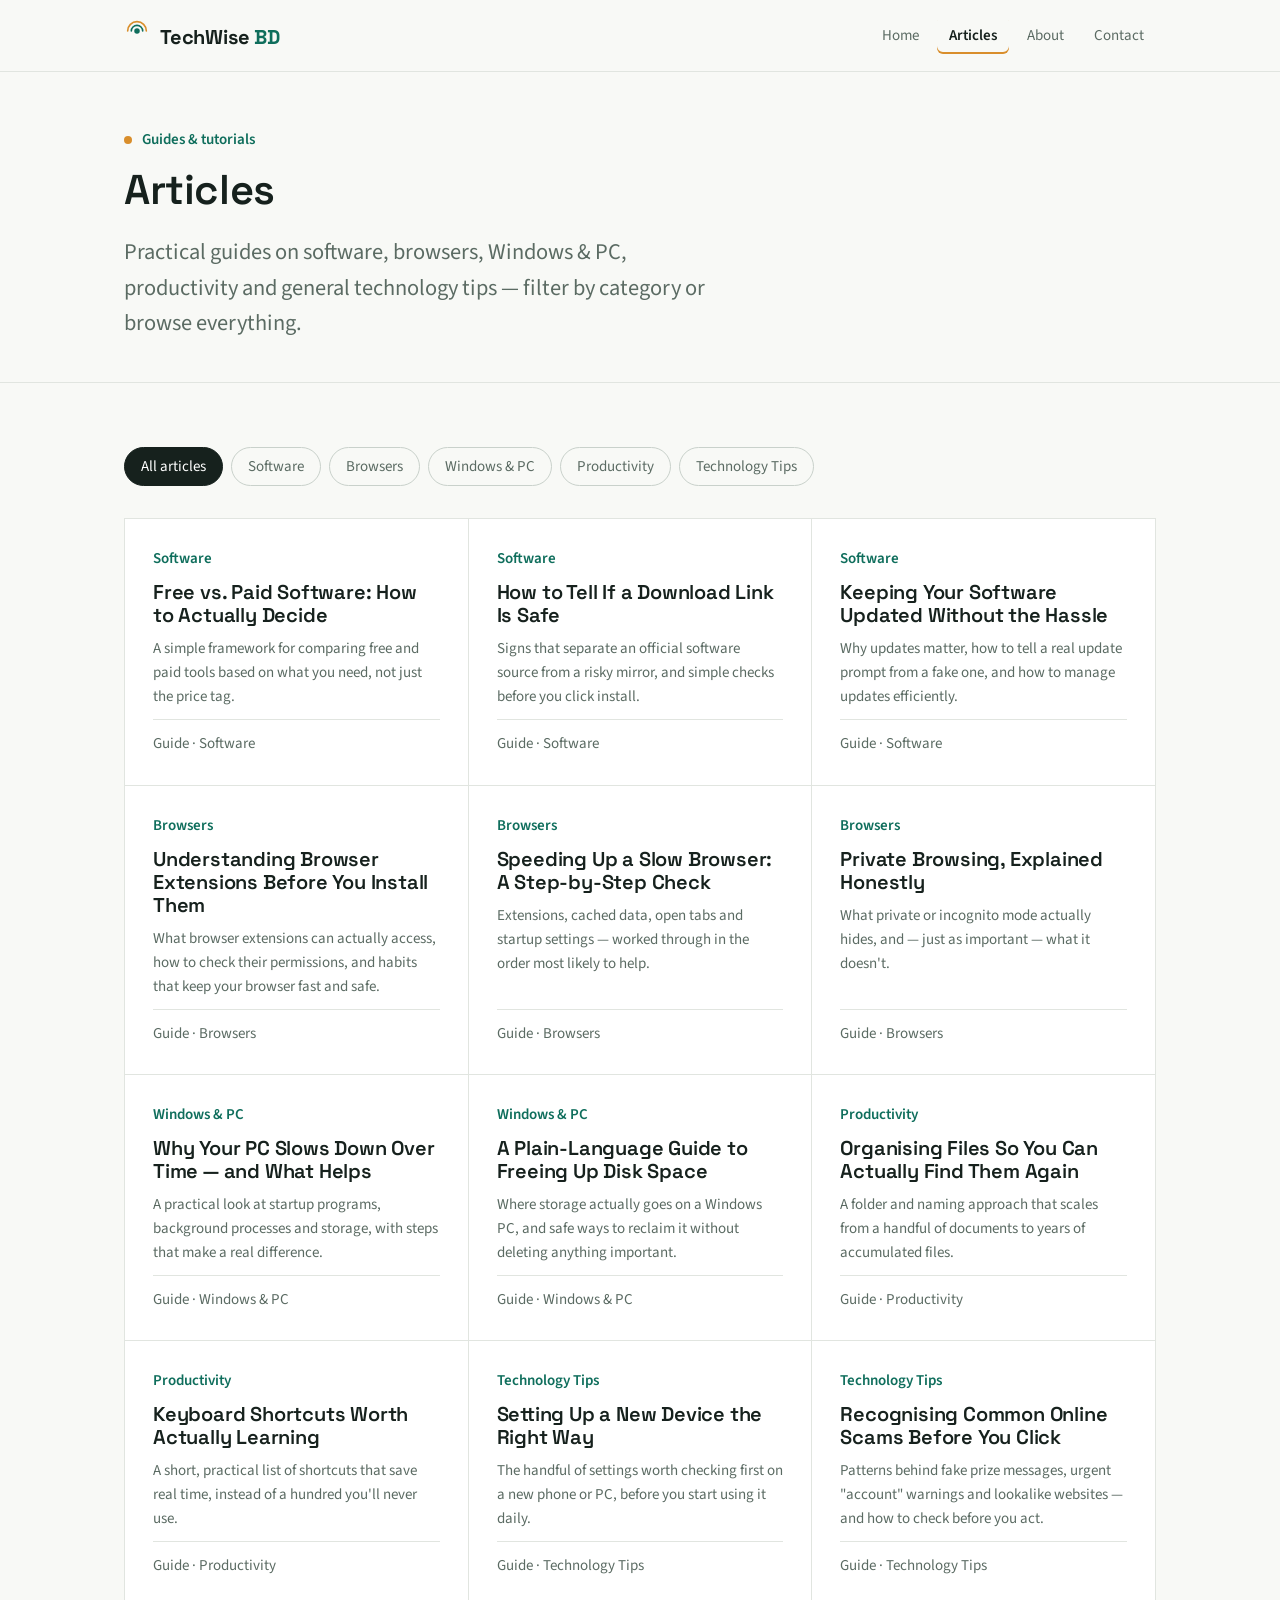
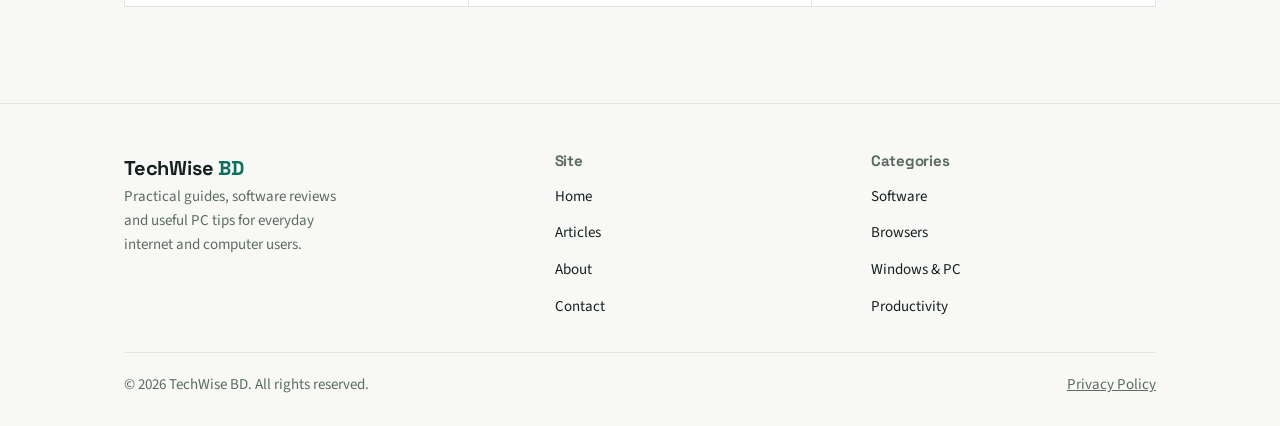
==== articles.html @ 9b0dcd2e "Add files via upload Initial TechWise BD website" ====
<!DOCTYPE html>
<html lang="en">
<head>
<meta charset="UTF-8">
<meta name="viewport" content="width=device-width, initial-scale=1.0">
<title>Articles — TechWise BD</title>
<meta name="description" content="Browse TechWise BD's practical articles on software, browsers, Windows & PC, productivity and general technology tips.">
<link rel="icon" type="image/svg+xml" href="assets/favicon.svg">
<link rel="canonical" href="articles.html">
<link rel="preconnect" href="https://fonts.googleapis.com">
<link rel="preconnect" href="https://fonts.gstatic.com" crossorigin>
<link href="https://fonts.googleapis.com/css2?family=Space+Grotesk:wght@500;600;700&family=Source+Sans+3:wght@400;600;700&display=swap" rel="stylesheet">
<link rel="stylesheet" href="css/style.css">
</head>
<body>

<!-- ============ HEADER ============ -->
<header class="site-header">
  <nav class="nav" aria-label="Primary">
    <a href="index.html" class="brand">
      <svg class="brand-mark" viewBox="0 0 32 32" fill="none" xmlns="http://www.w3.org/2000/svg" aria-hidden="true">
        <circle cx="16" cy="16" r="3.4" fill="#0F6E5C"/>
        <path d="M9 16a7 7 0 0 1 14 0" stroke="#0F6E5C" stroke-width="2" stroke-linecap="round"/>
        <path d="M4.5 16a11.5 11.5 0 0 1 23 0" stroke="#D98E2B" stroke-width="2" stroke-linecap="round"/>
      </svg>
      <span class="brand-name">TechWise<span class="bd"> BD</span></span>
    </a>
    <button class="nav-toggle" aria-label="Toggle menu" aria-expanded="false">
      <span></span>
    </button>
    <ul class="nav-links">
      <li><a href="index.html">Home</a></li>
      <li><a href="articles.html" aria-current="page">Articles</a></li>
      <li><a href="about.html">About</a></li>
      <li><a href="contact.html">Contact</a></li>
    </ul>
  </nav>
</header>

<!-- ============ PAGE HEADER ============ -->
<div class="page-header">
  <div class="wrap">
    <div class="eyebrow-line"><span class="dot"></span> Guides &amp; tutorials</div>
    <h1>Articles</h1>
    <p>Practical guides on software, browsers, Windows &amp; PC, productivity and general technology tips — filter by category or browse everything.</p>
  </div>
</div>

<!-- ============ ARTICLES ============ -->
<section>
  <div class="wrap">
    <div class="filter-bar" role="group" aria-label="Filter articles by category">
      <button class="filter-btn active" data-filter="all" aria-pressed="true">All articles</button>
      <button class="filter-btn" data-filter="software" aria-pressed="false">Software</button>
      <button class="filter-btn" data-filter="browsers" aria-pressed="false">Browsers</button>
      <button class="filter-btn" data-filter="windows-pc" aria-pressed="false">Windows &amp; PC</button>
      <button class="filter-btn" data-filter="productivity" aria-pressed="false">Productivity</button>
      <button class="filter-btn" data-filter="tech-tips" aria-pressed="false">Technology Tips</button>
    </div>

    <div class="article-grid">

      <article class="article-card" data-category="software">
        <span class="article-tag">Software</span>
        <h3>Free vs. Paid Software: How to Actually Decide</h3>
        <p>A simple framework for comparing free and paid tools based on what you need, not just the price tag.</p>
        <div class="article-meta">Guide · Software</div>
      </article>

      <article class="article-card" data-category="software">
        <span class="article-tag">Software</span>
        <h3>How to Tell If a Download Link Is Safe</h3>
        <p>Signs that separate an official software source from a risky mirror, and simple checks before you click install.</p>
        <div class="article-meta">Guide · Software</div>
      </article>

      <article class="article-card" data-category="software">
        <span class="article-tag">Software</span>
        <h3>Keeping Your Software Updated Without the Hassle</h3>
        <p>Why updates matter, how to tell a real update prompt from a fake one, and how to manage updates efficiently.</p>
        <div class="article-meta">Guide · Software</div>
      </article>

      <article class="article-card" data-category="browsers">
        <span class="article-tag">Browsers</span>
        <h3>Understanding Browser Extensions Before You Install Them</h3>
        <p>What browser extensions can actually access, how to check their permissions, and habits that keep your browser fast and safe.</p>
        <div class="article-meta">Guide · Browsers</div>
      </article>

      <article class="article-card" data-category="browsers">
        <span class="article-tag">Browsers</span>
        <h3>Speeding Up a Slow Browser: A Step-by-Step Check</h3>
        <p>Extensions, cached data, open tabs and startup settings — worked through in the order most likely to help.</p>
        <div class="article-meta">Guide · Browsers</div>
      </article>

      <article class="article-card" data-category="browsers">
        <span class="article-tag">Browsers</span>
        <h3>Private Browsing, Explained Honestly</h3>
        <p>What private or incognito mode actually hides, and — just as important — what it doesn't.</p>
        <div class="article-meta">Guide · Browsers</div>
      </article>

      <article class="article-card" data-category="windows-pc">
        <span class="article-tag">Windows &amp; PC</span>
        <h3>Why Your PC Slows Down Over Time — and What Helps</h3>
        <p>A practical look at startup programs, background processes and storage, with steps that make a real difference.</p>
        <div class="article-meta">Guide · Windows &amp; PC</div>
      </article>

      <article class="article-card" data-category="windows-pc">
        <span class="article-tag">Windows &amp; PC</span>
        <h3>A Plain-Language Guide to Freeing Up Disk Space</h3>
        <p>Where storage actually goes on a Windows PC, and safe ways to reclaim it without deleting anything important.</p>
        <div class="article-meta">Guide · Windows &amp; PC</div>
      </article>

      <article class="article-card" data-category="productivity">
        <span class="article-tag">Productivity</span>
        <h3>Organising Files So You Can Actually Find Them Again</h3>
        <p>A folder and naming approach that scales from a handful of documents to years of accumulated files.</p>
        <div class="article-meta">Guide · Productivity</div>
      </article>

      <article class="article-card" data-category="productivity">
        <span class="article-tag">Productivity</span>
        <h3>Keyboard Shortcuts Worth Actually Learning</h3>
        <p>A short, practical list of shortcuts that save real time, instead of a hundred you'll never use.</p>
        <div class="article-meta">Guide · Productivity</div>
      </article>

      <article class="article-card" data-category="tech-tips">
        <span class="article-tag">Technology Tips</span>
        <h3>Setting Up a New Device the Right Way</h3>
        <p>The handful of settings worth checking first on a new phone or PC, before you start using it daily.</p>
        <div class="article-meta">Guide · Technology Tips</div>
      </article>

      <article class="article-card" data-category="tech-tips">
        <span class="article-tag">Technology Tips</span>
        <h3>Recognising Common Online Scams Before You Click</h3>
        <p>Patterns behind fake prize messages, urgent "account" warnings and lookalike websites — and how to check before you act.</p>
        <div class="article-meta">Guide · Technology Tips</div>
      </article>

    </div>
  </div>
</section>

<!-- ============ FOOTER ============ -->
<footer class="site-footer">
  <div class="wrap">
    <div class="footer-grid">
      <div class="footer-brand">
        <span class="brand-name">TechWise<span class="bd" style="color:var(--brand);"> BD</span></span>
        <p>Practical guides, software reviews and useful PC tips for everyday internet and computer users.</p>
      </div>
      <div class="footer-col">
        <h4>Site</h4>
        <ul>
          <li><a href="index.html">Home</a></li>
          <li><a href="articles.html">Articles</a></li>
          <li><a href="about.html">About</a></li>
          <li><a href="contact.html">Contact</a></li>
        </ul>
      </div>
      <div class="footer-col">
        <h4>Categories</h4>
        <ul>
          <li><a href="articles.html#software">Software</a></li>
          <li><a href="articles.html#browsers">Browsers</a></li>
          <li><a href="articles.html#windows-pc">Windows &amp; PC</a></li>
          <li><a href="articles.html#productivity">Productivity</a></li>
        </ul>
      </div>
    </div>
    <div class="footer-bottom">
      <span>© <span id="year">2026</span> TechWise BD. All rights reserved.</span>
      <a href="privacy.html">Privacy Policy</a>
    </div>
  </div>
</footer>

<script src="js/main.js"></script>
</body>
</html>
---- css/style.css ----
/* ==========================================================================
   TechWise BD — stylesheet
   Organized in sections: variables, reset, layout, components, pages, mobile
   ========================================================================== */

:root {
  /* Color */
  --paper: #F8F9F6;
  --paper-raised: #FFFFFF;
  --ink: #16211D;
  --muted: #5B6B63;
  --brand: #0F6E5C;
  --brand-dark: #0A4F42;
  --accent: #D98E2B;
  --line: #E1E5E0;
  --line-strong: #C9D1CB;

  /* Type */
  --font-display: 'Space Grotesk', 'Segoe UI', sans-serif;
  --font-body: 'Source Sans 3', 'Segoe UI', sans-serif;

  /* Scale */
  --step-1: clamp(0.85rem, 0.82rem + 0.15vw, 0.95rem);
  --step0: clamp(1rem, 0.96rem + 0.2vw, 1.125rem);
  --step1: clamp(1.2rem, 1.1rem + 0.5vw, 1.4rem);
  --step2: clamp(1.5rem, 1.3rem + 1vw, 1.9rem);
  --step3: clamp(1.9rem, 1.6rem + 1.6vw, 2.6rem);
  --step4: clamp(2.4rem, 1.9rem + 2.6vw, 3.6rem);

  --content-width: 1080px;
  --radius: 6px;
}

/* ---------- Reset ---------- */
* { box-sizing: border-box; }
html { scroll-behavior: smooth; }
body {
  margin: 0;
  background: var(--paper);
  color: var(--ink);
  font-family: var(--font-body);
  font-size: var(--step0);
  line-height: 1.6;
  -webkit-font-smoothing: antialiased;
}
img { max-width: 100%; display: block; }
a { color: inherit; }
h1, h2, h3, h4 {
  font-family: var(--font-display);
  font-weight: 600;
  line-height: 1.15;
  margin: 0 0 0.5em 0;
  letter-spacing: -0.01em;
}
h1 { font-size: var(--step4); }
h2 { font-size: var(--step3); }
h3 { font-size: var(--step2); }
h4 { font-size: var(--step1); }
p { margin: 0 0 1em 0; }
ul, ol { margin: 0 0 1em 0; padding-left: 1.25em; }
:focus-visible {
  outline: 2px solid var(--brand);
  outline-offset: 3px;
}
@media (prefers-reduced-motion: reduce) {
  html { scroll-behavior: auto; }
  * { animation-duration: 0.001ms !important; transition-duration: 0.001ms !important; }
}

/* ---------- Layout helpers ---------- */
.wrap {
  width: 100%;
  max-width: var(--content-width);
  margin: 0 auto;
  padding: 0 24px;
}
.prose { max-width: 68ch; }
section { padding: 64px 0; }
.section-tight { padding: 40px 0; }
.hr {
  border: none;
  border-top: 1px solid var(--line);
  margin: 0;
}

/* ---------- Header / nav ---------- */
.site-header {
  border-bottom: 1px solid var(--line);
  background: var(--paper);
  position: sticky;
  top: 0;
  z-index: 50;
}
.nav {
  display: flex;
  align-items: center;
  justify-content: space-between;
  padding: 18px 24px;
  max-width: var(--content-width);
  margin: 0 auto;
}
.brand {
  display: flex;
  align-items: baseline;
  gap: 10px;
  text-decoration: none;
  color: var(--ink);
}
.brand-mark {
  width: 26px;
  height: 26px;
  flex: none;
}
.brand-name {
  font-family: var(--font-display);
  font-weight: 700;
  font-size: 1.25rem;
  letter-spacing: -0.01em;
}
.brand-name .bd { color: var(--brand); }

.nav-links {
  display: flex;
  align-items: center;
  gap: 6px;
  list-style: none;
  margin: 0;
  padding: 0;
}
.nav-links a {
  text-decoration: none;
  font-size: var(--step-1);
  color: var(--muted);
  padding: 8px 12px;
  border-radius: var(--radius);
  transition: color 0.15s ease, background 0.15s ease;
}
.nav-links a:hover { color: var(--ink); background: var(--line); }
.nav-links a[aria-current="page"] {
  color: var(--ink);
  font-weight: 600;
  box-shadow: inset 0 -2px 0 var(--accent);
}

.nav-toggle {
  display: none;
  background: none;
  border: 1px solid var(--line-strong);
  border-radius: var(--radius);
  width: 40px;
  height: 40px;
  padding: 0;
  align-items: center;
  justify-content: center;
  cursor: pointer;
}
.nav-toggle span,
.nav-toggle span::before,
.nav-toggle span::after {
  content: "";
  display: block;
  width: 18px;
  height: 2px;
  background: var(--ink);
  position: relative;
}
.nav-toggle span::before { position: absolute; top: -6px; }
.nav-toggle span::after { position: absolute; top: 6px; }

/* ---------- Buttons ---------- */
.btn {
  display: inline-flex;
  align-items: center;
  gap: 8px;
  font-family: var(--font-body);
  font-weight: 600;
  font-size: var(--step-1);
  text-decoration: none;
  padding: 12px 20px;
  border-radius: var(--radius);
  border: 1px solid transparent;
  cursor: pointer;
}
.btn-primary {
  background: var(--brand);
  color: #fff;
}
.btn-primary:hover { background: var(--brand-dark); }
.btn-ghost {
  background: transparent;
  border-color: var(--line-strong);
  color: var(--ink);
}
.btn-ghost:hover { border-color: var(--ink); }

/* ---------- Hero ---------- */
.hero {
  padding: 72px 0 56px;
  border-bottom: 1px solid var(--line);
}
.hero-grid {
  display: grid;
  grid-template-columns: 1.4fr 0.6fr;
  gap: 48px;
  align-items: center;
}
.eyebrow-line {
  display: flex;
  align-items: center;
  gap: 10px;
  color: var(--brand);
  font-weight: 600;
  font-size: var(--step-1);
  margin-bottom: 18px;
}
.eyebrow-line .dot {
  width: 8px;
  height: 8px;
  border-radius: 50%;
  background: var(--accent);
  flex: none;
}
.hero h1 { margin-bottom: 0.35em; }
.tagline {
  font-size: var(--step1);
  color: var(--muted);
  max-width: 46ch;
  margin-bottom: 1.4em;
}
.hero-actions { display: flex; gap: 12px; flex-wrap: wrap; }
.hero-mark { justify-self: end; }
.hero-mark svg { width: 100%; max-width: 220px; height: auto; }

/* ---------- Section headings ---------- */
.section-head {
  display: flex;
  align-items: baseline;
  justify-content: space-between;
  gap: 24px;
  margin-bottom: 28px;
  flex-wrap: wrap;
}
.section-head p {
  margin: 0;
  color: var(--muted);
  max-width: 50ch;
}

/* ---------- Article cards ---------- */
.article-grid {
  display: grid;
  grid-template-columns: repeat(3, 1fr);
  gap: 1px;
  background: var(--line);
  border: 1px solid var(--line);
}
.article-card {
  background: var(--paper-raised);
  padding: 28px;
  display: flex;
  flex-direction: column;
  gap: 10px;
}
.article-tag {
  font-size: var(--step-1);
  color: var(--brand);
  font-weight: 600;
}
.article-card h3 {
  font-size: 1.25rem;
  margin: 0;
}
.article-card p {
  color: var(--muted);
  margin: 0;
  font-size: var(--step-1);
}
.article-meta {
  margin-top: auto;
  padding-top: 12px;
  font-size: var(--step-1);
  color: var(--muted);
  border-top: 1px solid var(--line);
}

/* ---------- Categories ---------- */
.category-list {
  display: grid;
  grid-template-columns: repeat(5, 1fr);
  gap: 12px;
}
.category-item {
  border: 1px solid var(--line-strong);
  border-radius: var(--radius);
  padding: 20px 16px;
  text-decoration: none;
  color: var(--ink);
  transition: border-color 0.15s ease, transform 0.15s ease;
}
.category-item:hover {
  border-color: var(--brand);
}
.category-item .cat-index {
  display: block;
  font-size: var(--step-1);
  color: var(--muted);
  margin-bottom: 8px;
}
.category-item .cat-name {
  font-family: var(--font-display);
  font-weight: 600;
  font-size: 1.05rem;
}

/* ---------- Filter bar (Articles page) ---------- */
.filter-bar {
  display: flex;
  flex-wrap: wrap;
  gap: 8px;
  margin-bottom: 32px;
}
.filter-btn {
  font-family: var(--font-body);
  font-size: var(--step-1);
  padding: 8px 16px;
  border-radius: 999px;
  border: 1px solid var(--line-strong);
  background: transparent;
  color: var(--muted);
  cursor: pointer;
}
.filter-btn:hover { border-color: var(--brand); color: var(--ink); }
.filter-btn.active {
  background: var(--ink);
  border-color: var(--ink);
  color: #fff;
}

/* ---------- Intro / About blocks ---------- */
.intro-block {
  display: grid;
  grid-template-columns: 1fr 1fr;
  gap: 48px;
  align-items: start;
}
.value-list {
  list-style: none;
  padding: 0;
  margin: 0;
  display: grid;
  gap: 18px;
}
.value-list li {
  padding-left: 22px;
  border-left: 2px solid var(--line-strong);
}
.value-list strong {
  display: block;
  font-family: var(--font-display);
  font-size: 1.05rem;
  margin-bottom: 2px;
}
.value-list span { color: var(--muted); font-size: var(--step-1); }

/* ---------- Contact ---------- */
.contact-card {
  border: 1px solid var(--line-strong);
  border-radius: var(--radius);
  padding: 36px;
  background: var(--paper-raised);
  max-width: 560px;
}
.contact-email {
  display: inline-flex;
  align-items: center;
  gap: 10px;
  font-family: var(--font-display);
  font-size: 1.15rem;
  color: var(--brand-dark);
  text-decoration: none;
  padding: 14px 18px;
  border: 1px solid var(--line-strong);
  border-radius: var(--radius);
  margin: 18px 0;
}
.contact-email:hover { border-color: var(--brand); }
.contact-note {
  font-size: var(--step-1);
  color: var(--muted);
}

/* ---------- Footer ---------- */
.site-footer {
  border-top: 1px solid var(--line);
  padding: 48px 0 28px;
  margin-top: 32px;
}
.footer-grid {
  display: grid;
  grid-template-columns: 1.4fr 1fr 1fr;
  gap: 32px;
  margin-bottom: 32px;
}
.footer-brand p {
  color: var(--muted);
  font-size: var(--step-1);
  max-width: 34ch;
}
.footer-col h4 {
  font-size: var(--step-1);
  font-weight: 700;
  margin-bottom: 12px;
  color: var(--muted);
}
.footer-col ul {
  list-style: none;
  padding: 0;
  margin: 0;
  display: grid;
  gap: 8px;
}
.footer-col a {
  text-decoration: none;
  color: var(--ink);
  font-size: var(--step-1);
}
.footer-col a:hover { color: var(--brand); }
.footer-bottom {
  display: flex;
  justify-content: space-between;
  flex-wrap: wrap;
  gap: 12px;
  font-size: var(--step-1);
  color: var(--muted);
  padding-top: 20px;
  border-top: 1px solid var(--line);
}

/* ---------- Page header (Articles/About/Contact/Privacy) ---------- */
.page-header {
  padding: 56px 0 40px;
  border-bottom: 1px solid var(--line);
}
.page-header .eyebrow-line { margin-bottom: 14px; }
.page-header h1 { font-size: var(--step3); }
.page-header p {
  color: var(--muted);
  max-width: 56ch;
  font-size: var(--step1);
  margin: 0;
}

/* ---------- Policy content ---------- */
.policy h2 {
  font-size: var(--step1);
  margin-top: 1.6em;
}
.policy p, .policy li { color: var(--ink); }
.policy .updated {
  color: var(--muted);
  font-size: var(--step-1);
  margin-bottom: 2em;
}

/* ==========================================================================
   Responsive
   ========================================================================== */
@media (max-width: 900px) {
  .hero-grid { grid-template-columns: 1fr; }
  .hero-mark { justify-self: start; order: -1; }
  .hero-mark svg { max-width: 120px; }
  .article-grid { grid-template-columns: repeat(2, 1fr); }
  .category-list { grid-template-columns: repeat(3, 1fr); }
  .intro-block { grid-template-columns: 1fr; }
  .footer-grid { grid-template-columns: 1fr 1fr; }
}

@media (max-width: 640px) {
  .nav-links {
    position: absolute;
    top: 100%;
    left: 0;
    right: 0;
    background: var(--paper);
    border-bottom: 1px solid var(--line);
    flex-direction: column;
    align-items: stretch;
    padding: 8px 24px 16px;
    display: none;
  }
  .nav-links.open { display: flex; }
  .nav-links a { padding: 12px 8px; }
  .nav-toggle { display: inline-flex; }
  .site-header { position: sticky; }

  .article-grid { grid-template-columns: 1fr; }
  .category-list { grid-template-columns: repeat(2, 1fr); }
  .footer-grid { grid-template-columns: 1fr; }
  .footer-bottom { flex-direction: column; }
  section { padding: 44px 0; }
  .hero { padding: 48px 0 36px; }
}
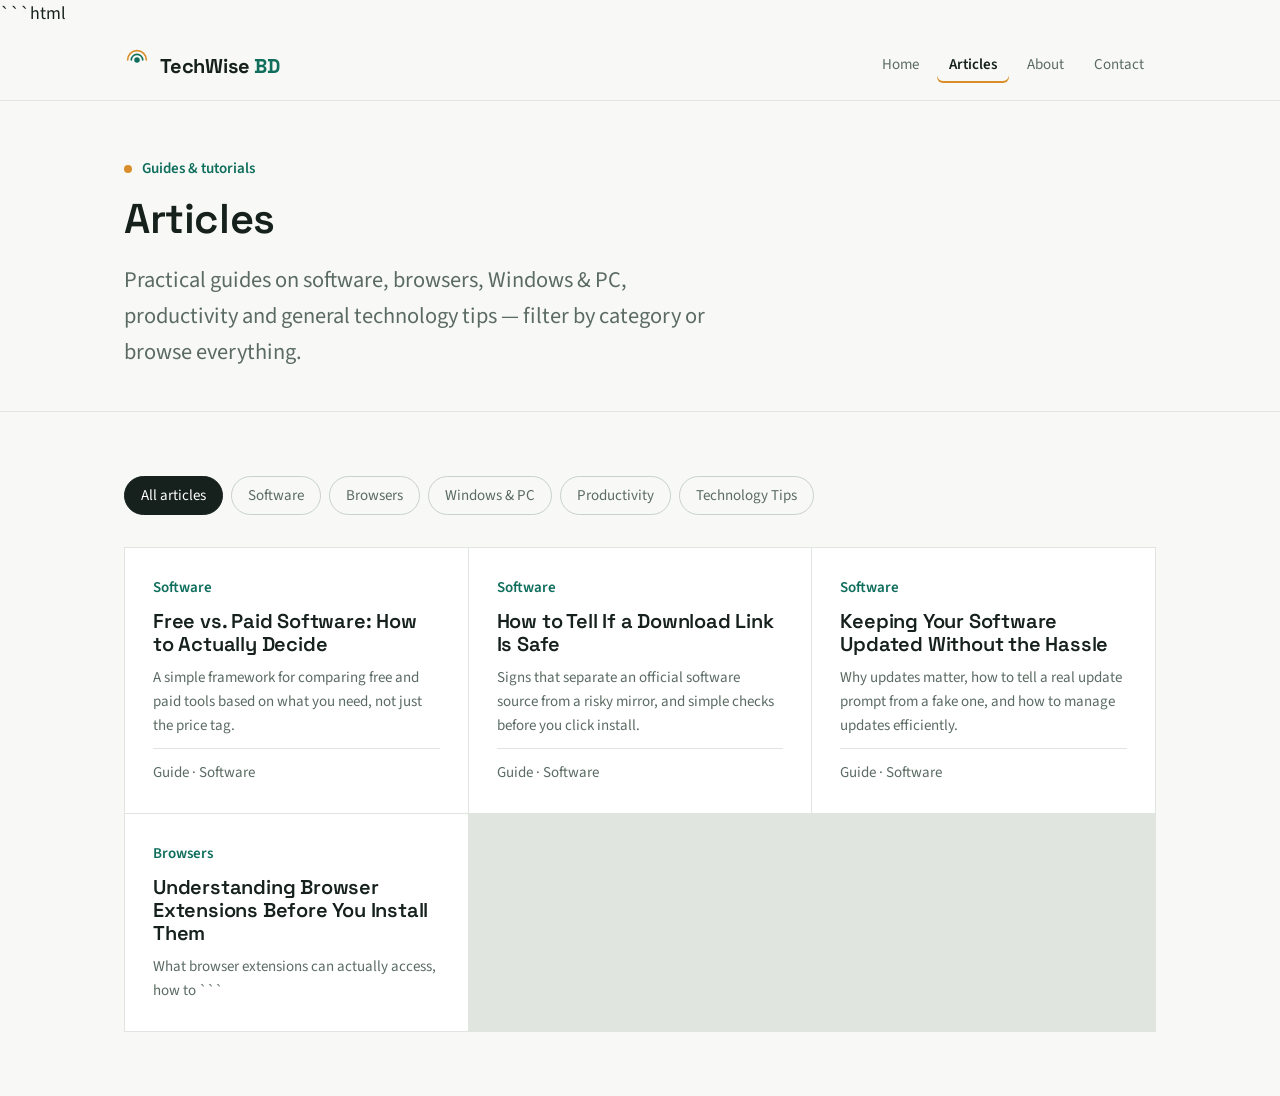
==== commit c4264f7f: "Update articles.html" ====
--- a/articles.html
+++ b/articles.html
@@ -1,3 +1,4 @@
+```html
 <!DOCTYPE html>
 <html lang="en">
 <head>
@@ -7,181 +8,166 @@
 <meta name="description" content="Browse TechWise BD's practical articles on software, browsers, Windows & PC, productivity and general technology tips.">
 <link rel="icon" type="image/svg+xml" href="assets/favicon.svg">
 <link rel="canonical" href="articles.html">
+
 <link rel="preconnect" href="https://fonts.googleapis.com">
 <link rel="preconnect" href="https://fonts.gstatic.com" crossorigin>
 <link href="https://fonts.googleapis.com/css2?family=Space+Grotesk:wght@500;600;700&family=Source+Sans+3:wght@400;600;700&display=swap" rel="stylesheet">
+
 <link rel="stylesheet" href="css/style.css">
 </head>
+
 <body>
 
 <!-- ============ HEADER ============ -->
 <header class="site-header">
   <nav class="nav" aria-label="Primary">
+
     <a href="index.html" class="brand">
-      <svg class="brand-mark" viewBox="0 0 32 32" fill="none" xmlns="http://www.w3.org/2000/svg" aria-hidden="true">
+      <svg class="brand-mark" viewBox="0 0 32 32" fill="none"
+           xmlns="http://www.w3.org/2000/svg" aria-hidden="true">
         <circle cx="16" cy="16" r="3.4" fill="#0F6E5C"/>
-        <path d="M9 16a7 7 0 0 1 14 0" stroke="#0F6E5C" stroke-width="2" stroke-linecap="round"/>
-        <path d="M4.5 16a11.5 11.5 0 0 1 23 0" stroke="#D98E2B" stroke-width="2" stroke-linecap="round"/>
+        <path d="M9 16a7 7 0 0 1 14 0"
+              stroke="#0F6E5C"
+              stroke-width="2"
+              stroke-linecap="round"/>
+        <path d="M4.5 16a11.5 11.5 0 0 1 23 0"
+              stroke="#D98E2B"
+              stroke-width="2"
+              stroke-linecap="round"/>
       </svg>
-      <span class="brand-name">TechWise<span class="bd"> BD</span></span>
+
+      <span class="brand-name">
+        TechWise<span class="bd"> BD</span>
+      </span>
     </a>
-    <button class="nav-toggle" aria-label="Toggle menu" aria-expanded="false">
+
+    <button class="nav-toggle"
+            aria-label="Toggle menu"
+            aria-expanded="false">
       <span></span>
     </button>
+
     <ul class="nav-links">
       <li><a href="index.html">Home</a></li>
       <li><a href="articles.html" aria-current="page">Articles</a></li>
       <li><a href="about.html">About</a></li>
       <li><a href="contact.html">Contact</a></li>
     </ul>
+
   </nav>
 </header>
+
 
 <!-- ============ PAGE HEADER ============ -->
 <div class="page-header">
   <div class="wrap">
-    <div class="eyebrow-line"><span class="dot"></span> Guides &amp; tutorials</div>
+
+    <div class="eyebrow-line">
+      <span class="dot"></span>
+      Guides &amp; tutorials
+    </div>
+
     <h1>Articles</h1>
-    <p>Practical guides on software, browsers, Windows &amp; PC, productivity and general technology tips — filter by category or browse everything.</p>
+
+    <p>
+      Practical guides on software, browsers, Windows &amp; PC,
+      productivity and general technology tips — filter by category
+      or browse everything.
+    </p>
+
   </div>
 </div>
+
 
 <!-- ============ ARTICLES ============ -->
 <section>
   <div class="wrap">
-    <div class="filter-bar" role="group" aria-label="Filter articles by category">
-      <button class="filter-btn active" data-filter="all" aria-pressed="true">All articles</button>
-      <button class="filter-btn" data-filter="software" aria-pressed="false">Software</button>
-      <button class="filter-btn" data-filter="browsers" aria-pressed="false">Browsers</button>
-      <button class="filter-btn" data-filter="windows-pc" aria-pressed="false">Windows &amp; PC</button>
-      <button class="filter-btn" data-filter="productivity" aria-pressed="false">Productivity</button>
-      <button class="filter-btn" data-filter="tech-tips" aria-pressed="false">Technology Tips</button>
+
+    <!-- FILTER BUTTONS -->
+    <div class="filter-bar"
+         role="group"
+         aria-label="Filter articles by category">
+
+      <button class="filter-btn active"
+              data-filter="all"
+              aria-pressed="true">
+        All articles
+      </button>
+
+      <button class="filter-btn"
+              data-filter="software"
+              aria-pressed="false">
+        Software
+      </button>
+
+      <button class="filter-btn"
+              data-filter="browsers"
+              aria-pressed="false">
+        Browsers
+      </button>
+
+      <button class="filter-btn"
+              data-filter="windows-pc"
+              aria-pressed="false">
+        Windows &amp; PC
+      </button>
+
+      <button class="filter-btn"
+              data-filter="productivity"
+              aria-pressed="false">
+        Productivity
+      </button>
+
+      <button class="filter-btn"
+              data-filter="tech-tips"
+              aria-pressed="false">
+        Technology Tips
+      </button>
+
     </div>
 
+
+    <!-- ARTICLE GRID -->
     <div class="article-grid">
+
+      <!-- ================= STATIC ARTICLES ================= -->
 
       <article class="article-card" data-category="software">
         <span class="article-tag">Software</span>
         <h3>Free vs. Paid Software: How to Actually Decide</h3>
-        <p>A simple framework for comparing free and paid tools based on what you need, not just the price tag.</p>
+        <p>
+          A simple framework for comparing free and paid tools based
+          on what you need, not just the price tag.
+        </p>
         <div class="article-meta">Guide · Software</div>
       </article>
+
 
       <article class="article-card" data-category="software">
         <span class="article-tag">Software</span>
         <h3>How to Tell If a Download Link Is Safe</h3>
-        <p>Signs that separate an official software source from a risky mirror, and simple checks before you click install.</p>
+        <p>
+          Signs that separate an official software source from a risky
+          mirror, and simple checks before you click install.
+        </p>
         <div class="article-meta">Guide · Software</div>
       </article>
+
 
       <article class="article-card" data-category="software">
         <span class="article-tag">Software</span>
         <h3>Keeping Your Software Updated Without the Hassle</h3>
-        <p>Why updates matter, how to tell a real update prompt from a fake one, and how to manage updates efficiently.</p>
+        <p>
+          Why updates matter, how to tell a real update prompt from
+          a fake one, and how to manage updates efficiently.
+        </p>
         <div class="article-meta">Guide · Software</div>
       </article>
+
 
       <article class="article-card" data-category="browsers">
         <span class="article-tag">Browsers</span>
         <h3>Understanding Browser Extensions Before You Install Them</h3>
-        <p>What browser extensions can actually access, how to check their permissions, and habits that keep your browser fast and safe.</p>
-        <div class="article-meta">Guide · Browsers</div>
-      </article>
-
-      <article class="article-card" data-category="browsers">
-        <span class="article-tag">Browsers</span>
-        <h3>Speeding Up a Slow Browser: A Step-by-Step Check</h3>
-        <p>Extensions, cached data, open tabs and startup settings — worked through in the order most likely to help.</p>
-        <div class="article-meta">Guide · Browsers</div>
-      </article>
-
-      <article class="article-card" data-category="browsers">
-        <span class="article-tag">Browsers</span>
-        <h3>Private Browsing, Explained Honestly</h3>
-        <p>What private or incognito mode actually hides, and — just as important — what it doesn't.</p>
-        <div class="article-meta">Guide · Browsers</div>
-      </article>
-
-      <article class="article-card" data-category="windows-pc">
-        <span class="article-tag">Windows &amp; PC</span>
-        <h3>Why Your PC Slows Down Over Time — and What Helps</h3>
-        <p>A practical look at startup programs, background processes and storage, with steps that make a real difference.</p>
-        <div class="article-meta">Guide · Windows &amp; PC</div>
-      </article>
-
-      <article class="article-card" data-category="windows-pc">
-        <span class="article-tag">Windows &amp; PC</span>
-        <h3>A Plain-Language Guide to Freeing Up Disk Space</h3>
-        <p>Where storage actually goes on a Windows PC, and safe ways to reclaim it without deleting anything important.</p>
-        <div class="article-meta">Guide · Windows &amp; PC</div>
-      </article>
-
-      <article class="article-card" data-category="productivity">
-        <span class="article-tag">Productivity</span>
-        <h3>Organising Files So You Can Actually Find Them Again</h3>
-        <p>A folder and naming approach that scales from a handful of documents to years of accumulated files.</p>
-        <div class="article-meta">Guide · Productivity</div>
-      </article>
-
-      <article class="article-card" data-category="productivity">
-        <span class="article-tag">Productivity</span>
-        <h3>Keyboard Shortcuts Worth Actually Learning</h3>
-        <p>A short, practical list of shortcuts that save real time, instead of a hundred you'll never use.</p>
-        <div class="article-meta">Guide · Productivity</div>
-      </article>
-
-      <article class="article-card" data-category="tech-tips">
-        <span class="article-tag">Technology Tips</span>
-        <h3>Setting Up a New Device the Right Way</h3>
-        <p>The handful of settings worth checking first on a new phone or PC, before you start using it daily.</p>
-        <div class="article-meta">Guide · Technology Tips</div>
-      </article>
-
-      <article class="article-card" data-category="tech-tips">
-        <span class="article-tag">Technology Tips</span>
-        <h3>Recognising Common Online Scams Before You Click</h3>
-        <p>Patterns behind fake prize messages, urgent "account" warnings and lookalike websites — and how to check before you act.</p>
-        <div class="article-meta">Guide · Technology Tips</div>
-      </article>
-
-    </div>
-  </div>
-</section>
-
-<!-- ============ FOOTER ============ -->
-<footer class="site-footer">
-  <div class="wrap">
-    <div class="footer-grid">
-      <div class="footer-brand">
-        <span class="brand-name">TechWise<span class="bd" style="color:var(--brand);"> BD</span></span>
-        <p>Practical guides, software reviews and useful PC tips for everyday internet and computer users.</p>
-      </div>
-      <div class="footer-col">
-        <h4>Site</h4>
-        <ul>
-          <li><a href="index.html">Home</a></li>
-          <li><a href="articles.html">Articles</a></li>
-          <li><a href="about.html">About</a></li>
-          <li><a href="contact.html">Contact</a></li>
-        </ul>
-      </div>
-      <div class="footer-col">
-        <h4>Categories</h4>
-        <ul>
-          <li><a href="articles.html#software">Software</a></li>
-          <li><a href="articles.html#browsers">Browsers</a></li>
-          <li><a href="articles.html#windows-pc">Windows &amp; PC</a></li>
-          <li><a href="articles.html#productivity">Productivity</a></li>
-        </ul>
-      </div>
-    </div>
-    <div class="footer-bottom">
-      <span>© <span id="year">2026</span> TechWise BD. All rights reserved.</span>
-      <a href="privacy.html">Privacy Policy</a>
-    </div>
-  </div>
-</footer>
-
-<script src="js/main.js"></script>
-</body>
-</html>
+        <p>
+          What browser extensions can actually access, how to
+```
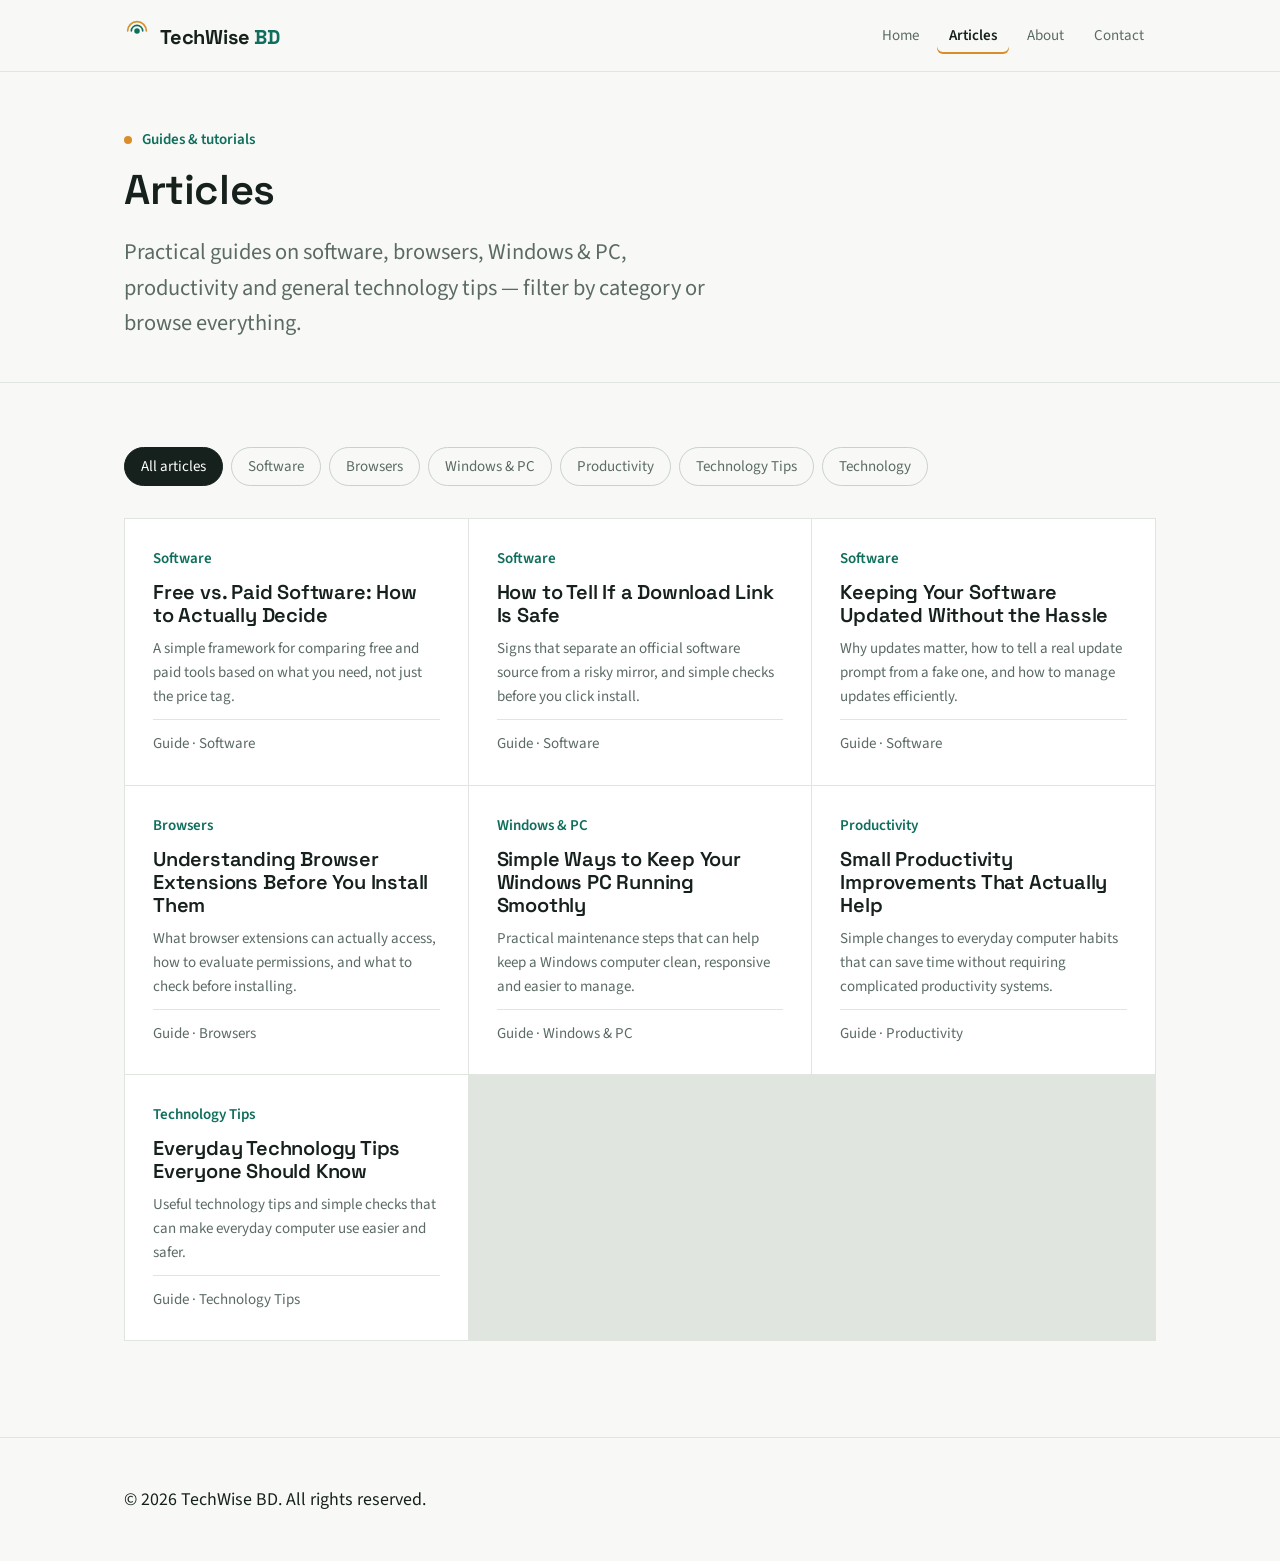
==== commit 524cda05: "Update articles.html" ====
--- a/articles.html
+++ b/articles.html
@@ -1,73 +1,134 @@
-```html
 <!DOCTYPE html>
 <html lang="en">
+
 <head>
-<meta charset="UTF-8">
-<meta name="viewport" content="width=device-width, initial-scale=1.0">
-<title>Articles — TechWise BD</title>
-<meta name="description" content="Browse TechWise BD's practical articles on software, browsers, Windows & PC, productivity and general technology tips.">
-<link rel="icon" type="image/svg+xml" href="assets/favicon.svg">
-<link rel="canonical" href="articles.html">
-
-<link rel="preconnect" href="https://fonts.googleapis.com">
-<link rel="preconnect" href="https://fonts.gstatic.com" crossorigin>
-<link href="https://fonts.googleapis.com/css2?family=Space+Grotesk:wght@500;600;700&family=Source+Sans+3:wght@400;600;700&display=swap" rel="stylesheet">
-
-<link rel="stylesheet" href="css/style.css">
+  <meta charset="UTF-8">
+  <meta name="viewport" content="width=device-width, initial-scale=1.0">
+
+  <title>Articles — TechWise BD</title>
+
+  <meta name="description"
+        content="Browse TechWise BD's practical articles on software, browsers, Windows & PC, productivity and general technology tips.">
+
+  <link rel="icon" type="image/svg+xml" href="assets/favicon.svg">
+
+  <link rel="canonical" href="articles.html">
+
+  <link rel="preconnect" href="https://fonts.googleapis.com">
+  <link rel="preconnect" href="https://fonts.gstatic.com" crossorigin>
+
+  <link href="https://fonts.googleapis.com/css2?family=Space+Grotesk:wght@500;600;700&family=Source+Sans+3:wght@400;600;700&display=swap"
+        rel="stylesheet">
+
+  <link rel="stylesheet" href="css/style.css">
 </head>
 
 <body>
 
-<!-- ============ HEADER ============ -->
+<!-- =========================================================
+     HEADER
+========================================================= -->
+
 <header class="site-header">
+
   <nav class="nav" aria-label="Primary">
 
     <a href="index.html" class="brand">
-      <svg class="brand-mark" viewBox="0 0 32 32" fill="none"
-           xmlns="http://www.w3.org/2000/svg" aria-hidden="true">
-        <circle cx="16" cy="16" r="3.4" fill="#0F6E5C"/>
+
+      <svg class="brand-mark"
+           viewBox="0 0 32 32"
+           fill="none"
+           xmlns="http://www.w3.org/2000/svg"
+           aria-hidden="true">
+
+        <circle cx="16"
+                cy="16"
+                r="3.4"
+                fill="#0F6E5C"/>
+
         <path d="M9 16a7 7 0 0 1 14 0"
               stroke="#0F6E5C"
               stroke-width="2"
               stroke-linecap="round"/>
+
         <path d="M4.5 16a11.5 11.5 0 0 1 23 0"
               stroke="#D98E2B"
               stroke-width="2"
               stroke-linecap="round"/>
+
       </svg>
 
       <span class="brand-name">
         TechWise<span class="bd"> BD</span>
       </span>
+
     </a>
+
 
     <button class="nav-toggle"
             aria-label="Toggle menu"
             aria-expanded="false">
+
       <span></span>
+
     </button>
 
+
     <ul class="nav-links">
-      <li><a href="index.html">Home</a></li>
-      <li><a href="articles.html" aria-current="page">Articles</a></li>
-      <li><a href="about.html">About</a></li>
-      <li><a href="contact.html">Contact</a></li>
+
+      <li>
+        <a href="index.html">
+          Home
+        </a>
+      </li>
+
+      <li>
+        <a href="articles.html"
+           aria-current="page">
+          Articles
+        </a>
+      </li>
+
+      <li>
+        <a href="about.html">
+          About
+        </a>
+      </li>
+
+      <li>
+        <a href="contact.html">
+          Contact
+        </a>
+      </li>
+
     </ul>
 
   </nav>
+
 </header>
 
 
-<!-- ============ PAGE HEADER ============ -->
+<!-- =========================================================
+     PAGE HEADER
+========================================================= -->
+
 <div class="page-header">
+
   <div class="wrap">
 
     <div class="eyebrow-line">
+
       <span class="dot"></span>
+
       Guides &amp; tutorials
+
     </div>
 
-    <h1>Articles</h1>
+
+    <h1>
+      Articles
+    </h1>
+
 
     <p>
       Practical guides on software, browsers, Windows &amp; PC,
@@ -76,14 +137,23 @@
     </p>
 
   </div>
+
 </div>
 
 
-<!-- ============ ARTICLES ============ -->
+<!-- =========================================================
+     ARTICLES
+========================================================= -->
+
 <section>
+
   <div class="wrap">
 
-    <!-- FILTER BUTTONS -->
+
+    <!-- =====================================================
+         FILTER BUTTONS
+    ====================================================== -->
+
     <div class="filter-bar"
          role="group"
          aria-label="Filter articles by category">
@@ -91,83 +161,496 @@
       <button class="filter-btn active"
               data-filter="all"
               aria-pressed="true">
+
         All articles
+
       </button>
+
 
       <button class="filter-btn"
               data-filter="software"
               aria-pressed="false">
+
         Software
+
       </button>
+
 
       <button class="filter-btn"
               data-filter="browsers"
               aria-pressed="false">
+
         Browsers
+
       </button>
+
 
       <button class="filter-btn"
               data-filter="windows-pc"
               aria-pressed="false">
+
         Windows &amp; PC
+
       </button>
+
 
       <button class="filter-btn"
               data-filter="productivity"
               aria-pressed="false">
+
         Productivity
+
       </button>
+
 
       <button class="filter-btn"
               data-filter="tech-tips"
               aria-pressed="false">
+
         Technology Tips
+
       </button>
 
+
+      <button class="filter-btn"
+              data-filter="technology"
+              aria-pressed="false">
+
+        Technology
+
+      </button>
+
     </div>
 
 
-    <!-- ARTICLE GRID -->
-    <div class="article-grid">
-
-      <!-- ================= STATIC ARTICLES ================= -->
-
-      <article class="article-card" data-category="software">
-        <span class="article-tag">Software</span>
-        <h3>Free vs. Paid Software: How to Actually Decide</h3>
+    <!-- =====================================================
+         ARTICLE GRID
+    ====================================================== -->
+
+    <div class="article-grid" id="article-grid">
+
+
+      <!-- ===================================================
+           STATIC ARTICLES
+      ==================================================== -->
+
+
+      <article class="article-card"
+               data-category="software">
+
+        <span class="article-tag">
+          Software
+        </span>
+
+        <h3>
+          Free vs. Paid Software: How to Actually Decide
+        </h3>
+
         <p>
           A simple framework for comparing free and paid tools based
           on what you need, not just the price tag.
         </p>
-        <div class="article-meta">Guide · Software</div>
+
+        <div class="article-meta">
+          Guide · Software
+        </div>
+
       </article>
 
 
-      <article class="article-card" data-category="software">
-        <span class="article-tag">Software</span>
-        <h3>How to Tell If a Download Link Is Safe</h3>
+      <article class="article-card"
+               data-category="software">
+
+        <span class="article-tag">
+          Software
+        </span>
+
+        <h3>
+          How to Tell If a Download Link Is Safe
+        </h3>
+
         <p>
           Signs that separate an official software source from a risky
           mirror, and simple checks before you click install.
         </p>
-        <div class="article-meta">Guide · Software</div>
+
+        <div class="article-meta">
+          Guide · Software
+        </div>
+
       </article>
 
 
-      <article class="article-card" data-category="software">
-        <span class="article-tag">Software</span>
-        <h3>Keeping Your Software Updated Without the Hassle</h3>
+      <article class="article-card"
+               data-category="software">
+
+        <span class="article-tag">
+          Software
+        </span>
+
+        <h3>
+          Keeping Your Software Updated Without the Hassle
+        </h3>
+
         <p>
           Why updates matter, how to tell a real update prompt from
           a fake one, and how to manage updates efficiently.
         </p>
-        <div class="article-meta">Guide · Software</div>
+
+        <div class="article-meta">
+          Guide · Software
+        </div>
+
       </article>
 
 
-      <article class="article-card" data-category="browsers">
-        <span class="article-tag">Browsers</span>
-        <h3>Understanding Browser Extensions Before You Install Them</h3>
+      <article class="article-card"
+               data-category="browsers">
+
+        <span class="article-tag">
+          Browsers
+        </span>
+
+        <h3>
+          Understanding Browser Extensions Before You Install Them
+        </h3>
+
         <p>
           What browser extensions can actually access, how to
-```
+          evaluate permissions, and what to check before installing.
+        </p>
+
+        <div class="article-meta">
+          Guide · Browsers
+        </div>
+
+      </article>
+
+
+      <article class="article-card"
+               data-category="windows-pc">
+
+        <span class="article-tag">
+          Windows &amp; PC
+        </span>
+
+        <h3>
+          Simple Ways to Keep Your Windows PC Running Smoothly
+        </h3>
+
+        <p>
+          Practical maintenance steps that can help keep a Windows
+          computer clean, responsive and easier to manage.
+        </p>
+
+        <div class="article-meta">
+          Guide · Windows &amp; PC
+        </div>
+
+      </article>
+
+
+      <article class="article-card"
+               data-category="productivity">
+
+        <span class="article-tag">
+          Productivity
+        </span>
+
+        <h3>
+          Small Productivity Improvements That Actually Help
+        </h3>
+
+        <p>
+          Simple changes to everyday computer habits that can save
+          time without requiring complicated productivity systems.
+        </p>
+
+        <div class="article-meta">
+          Guide · Productivity
+        </div>
+
+      </article>
+
+
+      <article class="article-card"
+               data-category="tech-tips">
+
+        <span class="article-tag">
+          Technology Tips
+        </span>
+
+        <h3>
+          Everyday Technology Tips Everyone Should Know
+        </h3>
+
+        <p>
+          Useful technology tips and simple checks that can make
+          everyday computer use easier and safer.
+        </p>
+
+        <div class="article-meta">
+          Guide · Technology Tips
+        </div>
+
+      </article>
+
+
+    </div>
+
+  </div>
+
+</section>
+
+
+<!-- =========================================================
+     FOOTER
+========================================================= -->
+
+<footer class="site-footer">
+
+  <div class="wrap">
+
+    <p>
+      © 2026 TechWise BD. All rights reserved.
+    </p>
+
+  </div>
+
+</footer>
+
+
+<!-- =========================================================
+     MAIN JAVASCRIPT
+========================================================= -->
+
+<script src="js/main.js"></script>
+
+
+<!-- =========================================================
+     LOAD AI-GENERATED ARTICLES FROM articles.json
+========================================================= -->
+
+<script>
+
+document.addEventListener("DOMContentLoaded", function () {
+
+  const grid = document.getElementById("article-grid");
+
+  if (!grid) {
+    console.error("Article grid not found.");
+    return;
+  }
+
+
+  fetch("/techwise-bd/articles.json?cache=" + Date.now())
+
+    .then(function (response) {
+
+      if (!response.ok) {
+        throw new Error(
+          "Could not load articles.json. HTTP status: " +
+          response.status
+        );
+      }
+
+      return response.json();
+
+    })
+
+
+    .then(function (articles) {
+
+      console.log("TechWise BD articles.json loaded:", articles);
+
+
+      if (!Array.isArray(articles)) {
+
+        console.error(
+          "articles.json is not an array.",
+          articles
+        );
+
+        return;
+
+      }
+
+
+      articles.forEach(function (article) {
+
+        const card = document.createElement("article");
+
+        card.className = "article-card";
+
+        const category =
+          article.category || "technology";
+
+
+        card.setAttribute(
+          "data-category",
+          category.toLowerCase()
+        );
+
+
+        const tag =
+          category === "technology"
+            ? "Technology"
+            : category;
+
+
+        card.innerHTML = `
+
+          <span class="article-tag">
+            ${escapeHtml(tag)}
+          </span>
+
+
+          <h3>
+
+            <a href="${escapeHtml(article.url)}">
+
+              ${escapeHtml(article.title)}
+
+            </a>
+
+          </h3>
+
+
+          <p>
+            ${escapeHtml(article.summary || "")}
+          </p>
+
+
+          <div class="article-meta">
+
+            AI News ·
+            ${escapeHtml(tag)}
+
+          </div>
+
+        `;
+
+
+        grid.appendChild(card);
+
+      });
+
+
+      /*
+       * Re-apply filter buttons after
+       * dynamic articles have been added.
+       */
+
+      setupFilters();
+
+
+    })
+
+
+    .catch(function (error) {
+
+      console.error(
+        "TechWise BD article loading error:",
+        error
+      );
+
+    });
+
+});
+
+
+/* =========================================================
+   HTML ESCAPE
+========================================================= */
+
+function escapeHtml(value) {
+
+  return String(value || "")
+
+    .replace(/&/g, "&amp;")
+
+    .replace(/</g, "&lt;")
+
+    .replace(/>/g, "&gt;")
+
+    .replace(/"/g, "&quot;")
+
+    .replace(/'/g, "&#039;");
+
+}
+
+
+/* =========================================================
+   ARTICLE FILTER
+========================================================= */
+
+function setupFilters() {
+
+  const buttons =
+    document.querySelectorAll(".filter-btn");
+
+  const cards =
+    document.querySelectorAll(".article-card");
+
+
+  buttons.forEach(function (button) {
+
+    button.addEventListener("click", function () {
+
+      const selected =
+        button.getAttribute("data-filter");
+
+
+      buttons.forEach(function (btn) {
+
+        btn.classList.remove("active");
+
+        btn.setAttribute(
+          "aria-pressed",
+          "false"
+        );
+
+      });
+
+
+      button.classList.add("active");
+
+      button.setAttribute(
+        "aria-pressed",
+        "true"
+      );
+
+
+      cards.forEach(function (card) {
+
+        const category =
+          card.getAttribute("data-category");
+
+
+        if (
+          selected === "all" ||
+          category === selected
+        ) {
+
+          card.style.display = "";
+
+        } else {
+
+          card.style.display = "none";
+
+        }
+
+      });
+
+    });
+
+  });
+
+}
+
+</script>
+
+
+</body>
+
+</html>
